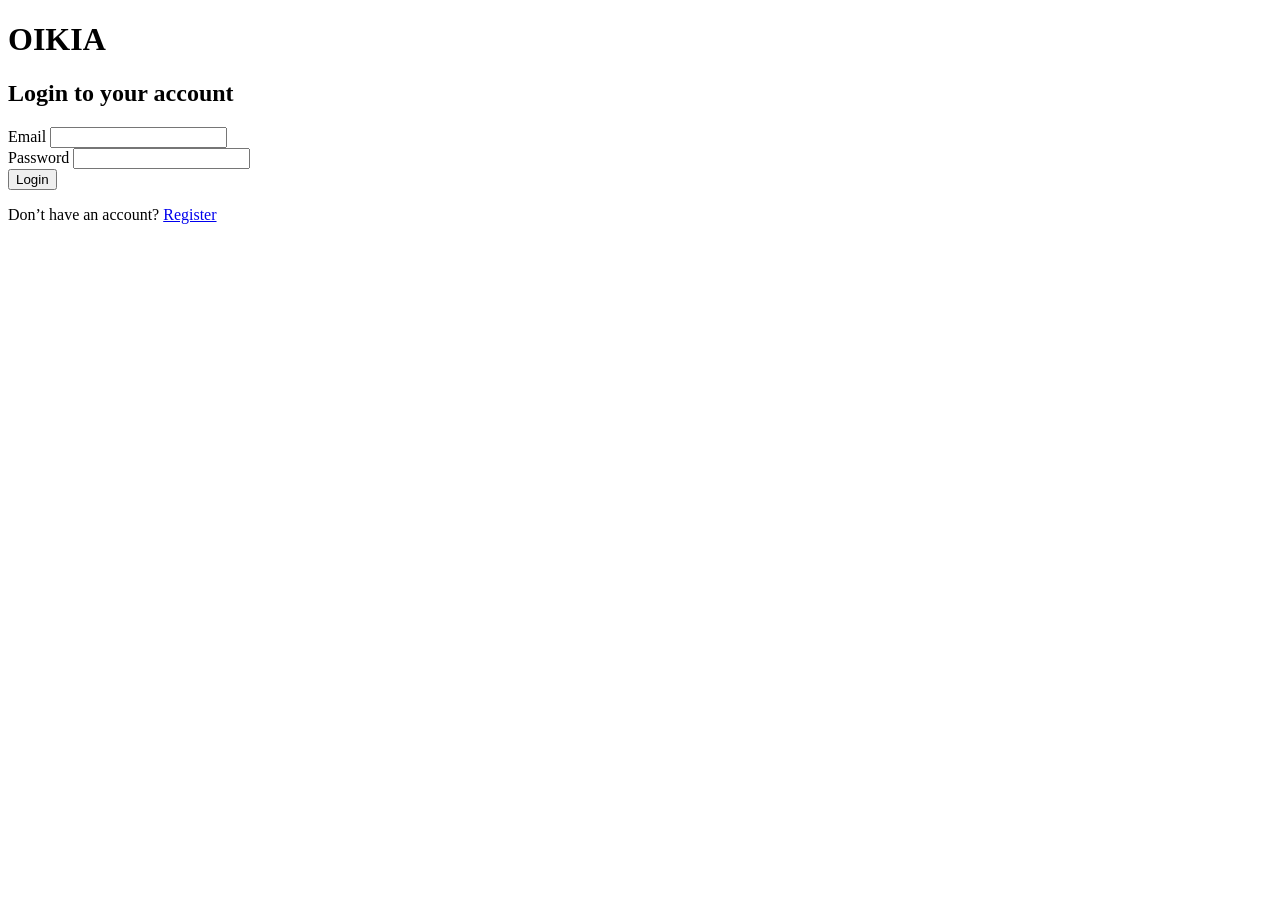
==== login.html @ 6d93c382 "Add authentication(auth) pages and dashboard HTML structure" ====
<!doctype html>
<html lang="en">
  <head>
    <meta charset="UTF-8" />
    <meta name="viewport" content="width=device-width, initial-scale=1.0" />
    <title>OIKIA | Login</title>
    <link rel="stylesheet" href="./css/auth.css" />
  </head>
  <body>
    <header><h1>OIKIA</h1></header>
    <main>
      <form>
        <h2>Login to your account</h2>
        <div>
          <label for="email">Email</label>
          <input type="email" id="email" name="email" required />
        </div>
        <div>
          <label for="password">Password</label>
          <input type="password" id="password" name="password" required />
        </div>
        <button type="submit">Login</button>
        <p>Don’t have an account? <a href="./register.html">Register</a></p>
      </form>
    </main>
  </body>
</html>
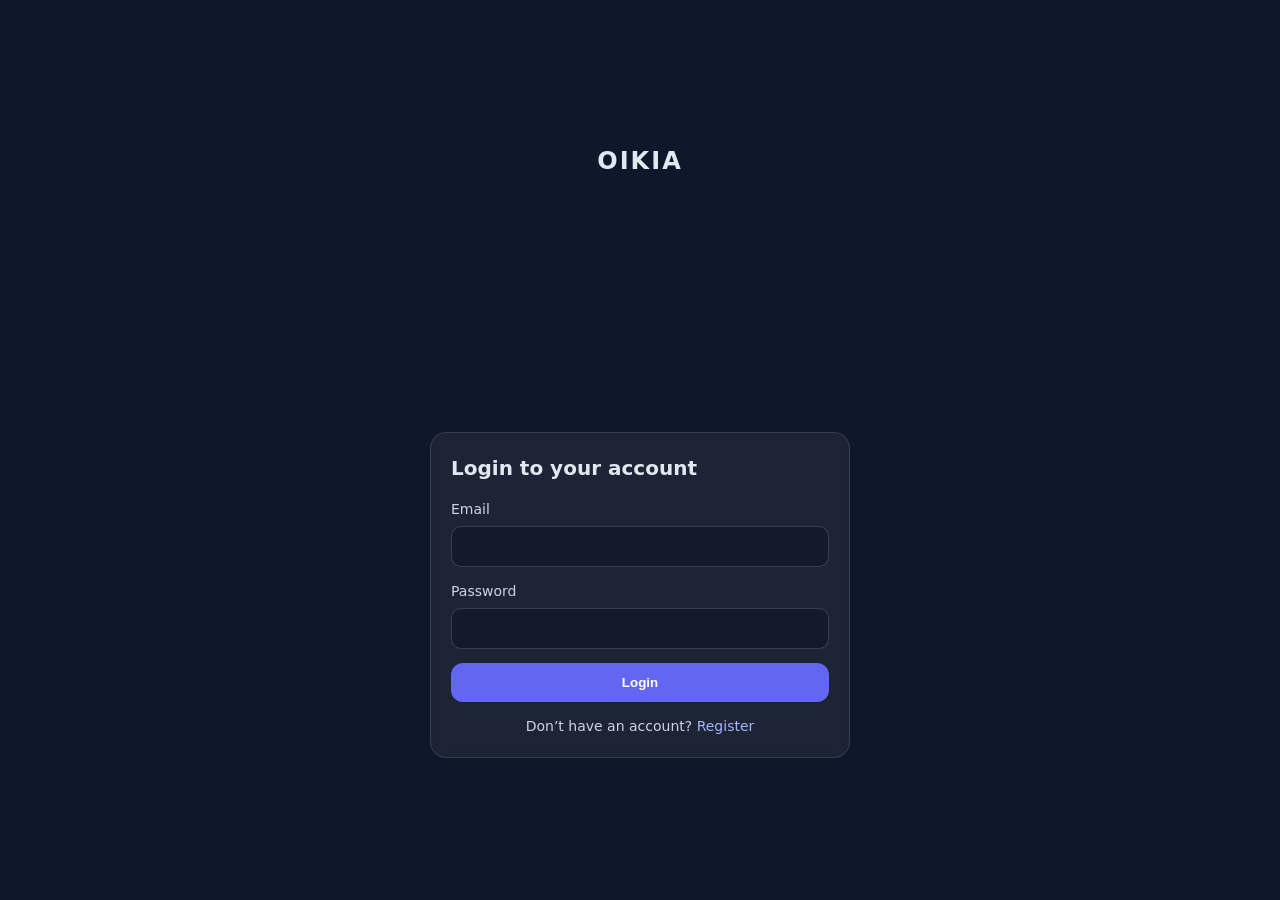
==== commit 0b85e20a: "Add dashboard skeleton and base styles" ====
--- a/login.html
+++ b/login.html
@@ -5,6 +5,10 @@
     <meta name="viewport" content="width=device-width, initial-scale=1.0" />
     <title>OIKIA | Login</title>
     <link rel="stylesheet" href="./css/auth.css" />
+    <link
+      href="https://fonts.googleapis.com/css2?family=Inter:wght@400;500;600&family=Space+Grotesk:wght@500;600;700&display=swap"
+      rel="stylesheet"
+    />
   </head>
   <body>
     <header><h1>OIKIA</h1></header>
--- a/css/auth.css
+++ b/css/auth.css
@@ -0,0 +1,112 @@
+/* ===== Reset / base ===== */
+* {
+  box-sizing: border-box;
+}
+
+body {
+  margin: 0;
+  font-family:
+    system-ui,
+    -apple-system,
+    Segoe UI,
+    Roboto,
+    Arial,
+    sans-serif;
+  line-height: 1.5;
+  background: #0f172a; /* dark navy */
+  color: #e2e8f0; /* soft light */
+  min-height: 100vh;
+  display: grid;
+  place-items: center;
+  padding: 24px;
+}
+
+/* ===== Layout ===== */
+header {
+  text-align: center;
+  margin-bottom: 16px;
+}
+
+header h1 {
+  margin: 0;
+  letter-spacing: 2px;
+  font-size: 24px;
+}
+
+/* Card */
+main {
+  width: 100%;
+  max-width: 420px;
+}
+
+form {
+  background: rgba(255, 255, 255, 0.06);
+  border: 1px solid rgba(255, 255, 255, 0.12);
+  border-radius: 16px;
+  padding: 20px;
+  backdrop-filter: blur(8px);
+}
+
+form h2 {
+  margin: 0 0 16px;
+  font-size: 20px;
+}
+
+/* ===== Fields ===== */
+form > div {
+  margin-bottom: 14px;
+}
+
+label {
+  display: block;
+  margin-bottom: 6px;
+  font-size: 14px;
+  color: #cbd5e1;
+}
+
+input {
+  width: 100%;
+  padding: 12px 12px;
+  border-radius: 10px;
+  border: 1px solid rgba(255, 255, 255, 0.16);
+  background: rgba(15, 23, 42, 0.7);
+  color: #e2e8f0;
+  outline: none;
+}
+
+input:focus {
+  border-color: rgba(99, 102, 241, 0.9);
+}
+
+/* ===== Button ===== */
+button {
+  width: 100%;
+  padding: 12px;
+  border: 0;
+  border-radius: 12px;
+  background: #6366f1;
+  color: white;
+  font-weight: 600;
+  cursor: pointer;
+}
+
+button:hover {
+  filter: brightness(1.05);
+}
+
+/* ===== Links ===== */
+p {
+  margin: 14px 0 0;
+  font-size: 14px;
+  text-align: center;
+  color: #cbd5e1;
+}
+
+a {
+  color: #a5b4fc;
+  text-decoration: none;
+}
+
+a:hover {
+  text-decoration: underline;
+}
